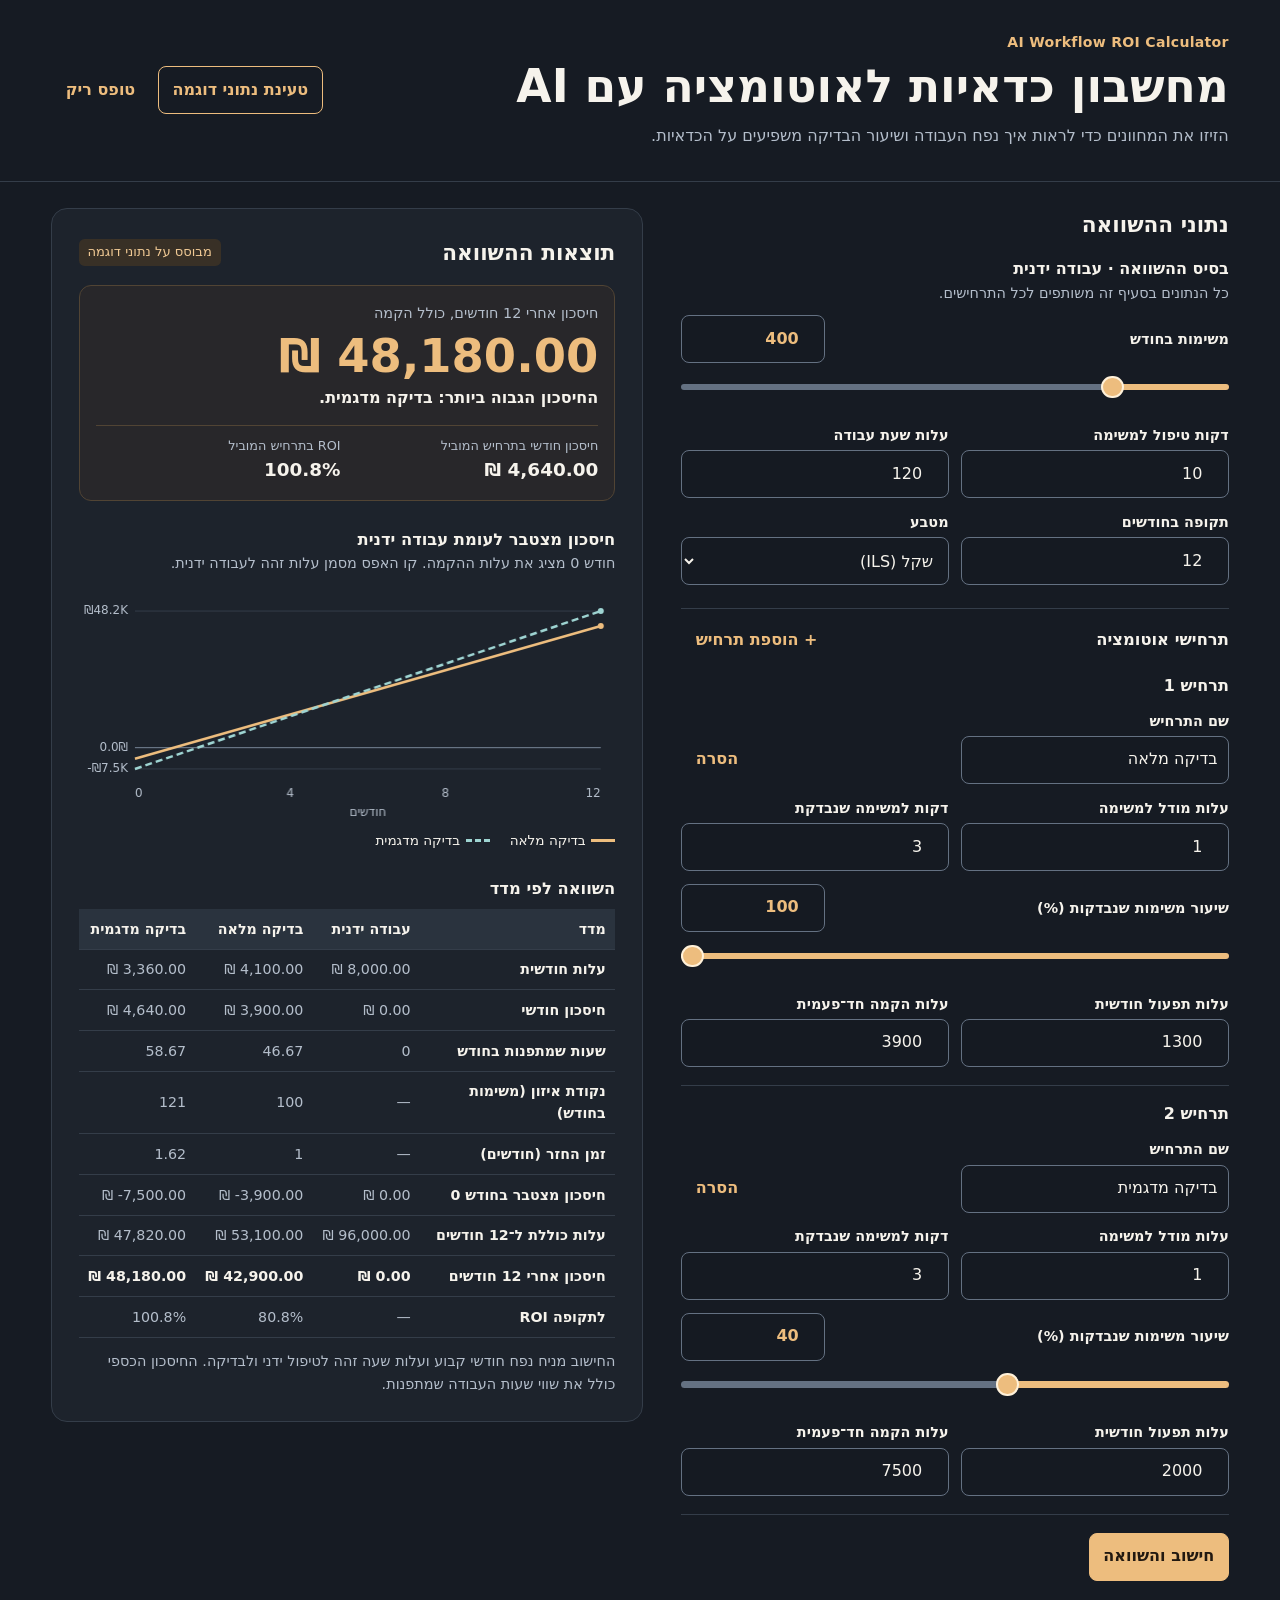
==== ai-workflow-roi-calculator/index.html @ d7cd505c "Shorten the public ROI calculator URL" ====
<!doctype html>
<html lang="he" dir="rtl">
<head>
  <meta charset="utf-8">
  <meta name="viewport" content="width=device-width, initial-scale=1">
  <title>מחשבון כדאיות לאוטומציה עם AI</title>
  <link rel="stylesheet" href="assets/styles.css">
  <script src="assets/roi-engine.js" defer></script>
  <script src="assets/chart.js" defer></script>
  <script src="assets/calculator.js" defer></script>
</head>
<body>
  <header class="masthead">
    <div class="masthead-inner">
      <div>
        <p class="product-name" lang="en" dir="ltr">AI Workflow ROI Calculator</p>
        <h1>מחשבון כדאיות לאוטומציה עם AI</h1>
        <p class="intro">הזיזו את המחוונים כדי לראות איך נפח העבודה ושיעור הבדיקה משפיעים על הכדאיות.</p>
      </div>
      <div class="header-actions">
        <button type="button" class="example-button" id="load-example">טעינת נתוני דוגמה</button>
        <button type="button" class="text-button" id="clear-form">טופס ריק</button>
      </div>
    </div>
  </header>

  <main class="workspace">
    <noscript><p class="notice">יש להפעיל JavaScript בדפדפן כדי להשתמש במחשבון.</p></noscript>
    <p id="status" class="visually-hidden" role="status"></p>
    <a id="mobile-summary" class="mobile-summary" href="#results-title" hidden>
      <span id="mobile-summary-label"></span>
      <strong><bdi id="mobile-summary-value"></bdi></strong>
    </a>
    <form id="calculator" aria-labelledby="input-title">
      <h2 id="input-title">נתוני ההשוואה</h2>
      <fieldset class="baseline">
        <legend>בסיס ההשוואה · עבודה ידנית</legend>
        <p class="field-note">כל הנתונים בסעיף זה משותפים לכל התרחישים.</p>
        <div class="fields">
          <div class="range-field">
            <div class="range-field-heading">
              <label id="monthly-volume-label" for="monthly-volume">משימות בחודש</label>
              <input id="monthly-volume" name="monthlyVolume" type="number" inputmode="numeric" min="0" step="1" required>
            </div>
            <input type="range" id="monthly-volume-range" min="0" max="2000" step="1" value="0"
                   data-range-for="monthly-volume" data-initial-max="2000" aria-labelledby="monthly-volume-label">
          </div>
          <div>
            <label for="manual-minutes">דקות טיפול למשימה</label>
            <input id="manual-minutes" name="manualMinutes" type="number" inputmode="decimal" min="0" step="any" required>
          </div>
          <div>
            <label for="hourly-cost">עלות שעת עבודה</label>
            <input id="hourly-cost" name="hourlyCost" type="number" inputmode="decimal" min="0" step="any" required>
          </div>
          <div>
            <label for="months">תקופה בחודשים</label>
            <input id="months" name="months" type="number" inputmode="numeric" min="1" step="1" value="12" required>
          </div>
          <div>
            <label for="currency">מטבע</label>
            <select id="currency" name="currency">
              <option value="ILS">שקל (ILS)</option>
              <option value="USD">דולר (USD)</option>
              <option value="EUR">אירו (EUR)</option>
              <option value="GBP">ליש״ט (GBP)</option>
            </select>
          </div>
        </div>
      </fieldset>

      <section class="scenario-section" aria-labelledby="scenarios-title">
        <div class="section-heading">
          <h3 id="scenarios-title">תרחישי אוטומציה</h3>
          <button type="button" class="text-button" id="add-scenario">+ הוספת תרחיש</button>
        </div>
        <div id="scenarios"></div>
      </section>

      <div class="form-actions">
        <button type="submit" class="primary-button">חישוב והשוואה</button>
        <p class="form-error" id="form-error" tabindex="-1" hidden></p>
      </div>
    </form>

    <section class="results" aria-labelledby="results-title">
      <div class="section-heading results-heading">
        <h2 id="results-title" tabindex="-1">תוצאות ההשוואה</h2>
        <span id="sample-indicator" class="example-tag" hidden>מבוסס על נתוני דוגמה</span>
      </div>
      <p id="empty-result" class="empty-result">התוצאות יופיעו כשתשלימו את הנתונים.</p>
      <p id="stale-result" class="notice" hidden>מוצגות התוצאות האחרונות. השלימו או תקנו את הנתונים כדי לעדכן אותן.</p>

      <div id="result-body" hidden>
        <div class="decision">
          <p class="field-note" id="decision-metric"></p>
          <p class="decision-value"><bdi id="decision-value"></bdi></p>
          <p class="decision-heading" id="decision-heading"></p>
          <dl class="decision-stats">
            <div><dt>חיסכון חודשי בתרחיש המוביל</dt><dd><bdi id="decision-monthly"></bdi></dd></div>
            <div><dt>ROI בתרחיש המוביל</dt><dd><bdi id="decision-roi"></bdi></dd></div>
          </dl>
        </div>

        <figure class="chart">
          <figcaption>
            <h3>חיסכון מצטבר לעומת עבודה ידנית</h3>
            <p class="field-note">חודש 0 מציג את עלות ההקמה. קו האפס מסמן עלות זהה לעבודה ידנית.</p>
          </figcaption>
          <canvas id="cumulative-chart" aria-hidden="true"></canvas>
          <ul id="chart-legend" class="chart-legend" role="list"></ul>
        </figure>

        <div id="comparison-scroll" class="table-scroll" role="region" aria-labelledby="comparison-title" tabindex="0">
          <table id="comparison-table">
            <caption id="comparison-title">השוואה לפי מדד</caption>
            <thead id="comparison-head"></thead>
            <tbody id="comparison-body"></tbody>
          </table>
        </div>
        <p class="assumptions">החישוב מניח נפח חודשי קבוע ועלות שעה זהה לטיפול ידני ולבדיקה. החיסכון הכספי כולל את שווי שעות העבודה שמתפנות.</p>
      </div>
    </section>
  </main>

  <template id="scenario-template">
    <fieldset class="scenario">
      <legend></legend>
      <div class="fields">
        <div class="scenario-name">
          <label>שם התרחיש</label>
          <input name="name" type="text" required>
        </div>
        <button type="button" class="remove-scenario text-button">הסרה</button>
        <div>
          <label>עלות מודל למשימה</label>
          <input name="modelCost" type="number" inputmode="decimal" min="0" step="any" required>
        </div>
        <div>
          <label>דקות למשימה שנבדקת</label>
          <input name="reviewMinutes" type="number" inputmode="decimal" min="0" step="any" required>
        </div>
        <div class="range-field">
          <div class="range-field-heading">
            <label>שיעור משימות שנבדקות (%)</label>
            <input name="reviewPercent" type="number" inputmode="decimal" min="0" max="100" step="any" value="100">
          </div>
          <input type="range" min="0" max="100" step="any" value="100" data-range-for="reviewPercent">
        </div>
        <div>
          <label>עלות תפעול חודשית</label>
          <input name="monthlyCost" type="number" inputmode="decimal" min="0" step="any" value="0">
        </div>
        <div>
          <label>עלות הקמה חד־פעמית</label>
          <input name="setupCost" type="number" inputmode="decimal" min="0" step="any" value="0">
        </div>
      </div>
    </fieldset>
  </template>
</body>
</html>
---- ai-workflow-roi-calculator/assets/styles.css ----
:root {
  color-scheme: dark;
  --paper: #161b23;
  --surface: #1d232c;
  --field: #151a22;
  --ink: #f6f3ec;
  --muted: #b4becb;
  --accent: #edbd7e;
  --line: #343d49;
  --input-line: #647182;
  --error: #ffaaa2;
  font-family: system-ui, "Segoe UI", Arial, sans-serif;
  line-height: 1.55;
}

*, *::before, *::after { box-sizing: border-box; }
[hidden] { display: none !important; }
body { margin: 0; background: var(--paper); color: var(--ink); }
h1, h2, h3, p, figure { margin: 0; }
h1 { font-size: clamp(1.8rem, 4vw, 2.85rem); line-height: 1.17; }
h2 { font-size: 1.35rem; }
h3 { font-size: 1.02rem; }
button, input, select { font: inherit; }
button { cursor: pointer; }
button, input, select { min-block-size: 48px; }
:focus-visible { outline: 3px solid var(--accent); outline-offset: 3px; }

.masthead { border-block-end: 1px solid var(--line); }
.header-actions { display: flex; align-items: center; gap: .5rem; flex-wrap: wrap; }
.masthead-inner, .workspace { max-inline-size: 88rem; margin-inline: auto; padding-inline: clamp(1rem, 4vw, 3.5rem); }
.masthead-inner {
  display: flex;
  justify-content: space-between;
  align-items: center;
  flex-wrap: wrap;
  gap: 1rem 2rem;
  padding-block: clamp(1.2rem, 3vw, 2rem);
}
.product-name {
  inline-size: fit-content;
  margin-block-end: .4rem;
  color: var(--accent);
  font-size: .88rem;
  font-weight: 750;
  letter-spacing: .02em;
}
.intro { margin-block-start: .65rem; color: var(--muted); }
.workspace {
  display: grid;
  grid-template-columns: minmax(20rem, 1fr) minmax(0, 1.08fr);
  gap: clamp(1rem, 3vw, 2.8rem);
  align-items: start;
  padding-block: 1.65rem 3rem;
}

form, .results { min-inline-size: 0; }
.mobile-summary { display: none; }
.results {
  border: 1px solid var(--line);
  border-radius: 1rem;
  padding: clamp(1rem, 3vw, 1.65rem);
  background: var(--surface);
}
.section-heading { display: flex; justify-content: space-between; align-items: center; gap: .6rem; flex-wrap: wrap; }
.results-heading { margin-block-end: 1rem; }
fieldset { min-inline-size: 0; border: 0; margin: 0; padding: 0; }
legend { padding: 0; font-weight: 700; }
.baseline { margin-block: .95rem 1.4rem; }
.field-note, .assumptions { color: var(--muted); font-size: .9rem; }
.fields { display: grid; grid-template-columns: repeat(2, minmax(0, 1fr)); gap: .8rem; margin-block-start: .7rem; }
.fields label { display: block; font-weight: 600; font-size: .9rem; }
input, select {
  inline-size: 100%;
  min-inline-size: 0;
  margin-block-start: .25rem;
  padding: .55rem .65rem;
  border: 1px solid var(--input-line);
  border-radius: .5rem;
  background: var(--field);
  color: var(--ink);
  font-size: max(1rem, 1em);
}
input[type="number"] { direction: ltr; text-align: right; font-variant-numeric: tabular-nums; }
.range-field { grid-column: 1 / -1; min-inline-size: 0; }
.range-field-heading { display: flex; justify-content: space-between; align-items: center; gap: .6rem; }
.range-field-heading input { inline-size: clamp(6rem, 30%, 9rem); margin: 0; color: var(--accent); font-weight: 700; }
input[type="range"] {
  --track-size: .4rem;
  --thumb-size: 1.4rem;
  --track: var(--input-line);
  --fill: var(--accent);
  --thumb-border: #fff1d9;
  --range-progress: 0%;
  display: block;
  appearance: none;
  block-size: 3rem;
  margin: 0;
  padding: 0;
  border: 0;
  background: transparent;
  cursor: pointer;
}
input[type="range"]::-webkit-slider-runnable-track {
  block-size: var(--track-size);
  border-radius: 999px;
  background: linear-gradient(to left, var(--fill) var(--range-progress), var(--track) var(--range-progress));
}
input[type="range"]::-webkit-slider-thumb {
  appearance: none;
  inline-size: var(--thumb-size);
  block-size: var(--thumb-size);
  margin-block-start: calc((var(--track-size) - var(--thumb-size)) / 2);
  border: 2px solid var(--thumb-border);
  border-radius: 50%;
  background: var(--fill);
}
input[type="range"]::-moz-range-track {
  block-size: var(--track-size);
  border-radius: 999px;
  background: var(--track);
}
input[type="range"]::-moz-range-progress {
  block-size: var(--track-size);
  border-radius: 999px;
  background: var(--fill);
}
input[type="range"]::-moz-range-thumb {
  inline-size: calc(var(--thumb-size) - 4px);
  block-size: calc(var(--thumb-size) - 4px);
  border: 2px solid var(--thumb-border);
  border-radius: 50%;
  background: var(--fill);
}
input[aria-invalid="true"], select[aria-invalid="true"] { border-color: var(--error); }
.field-error { display: block; color: var(--error); font-size: .83rem; margin-block-start: .25rem; }
.scenario-section { border-block-start: 1px solid var(--line); padding-block-start: .45rem; }
.scenario {
  border-block-end: 1px solid var(--line);
  margin-block-start: .6rem;
  padding-block-end: 1.15rem;
}
.scenario + .scenario { margin-block-start: 1rem; }
.scenario-name { grid-column: 1 / -1; }
.scenario:has(.remove-scenario:not([hidden])) .scenario-name { grid-column: auto; }
.remove-scenario { align-self: end; justify-self: end; }
.form-actions { margin-block-start: 1.1rem; }
.form-error { color: var(--error); margin-block-start: .8rem; }

.example-button, .primary-button, .text-button { border-radius: .5rem; padding: .55rem .85rem; font-weight: 700; }
.example-button { border: 1px solid var(--accent); background: transparent; color: var(--accent); }
.primary-button { border: 1px solid var(--accent); background: var(--accent); color: #221911; }
.text-button { border: 1px solid transparent; background: transparent; color: var(--accent); }
.text-button:hover, .example-button:hover { background: #302d2c; }
.primary-button:hover { background: #ffd397; }

.example-tag { border-radius: .35rem; padding: .2rem .55rem; color: #f0c994; background: #383026; font-size: .82rem; }
.empty-result { padding-block: 2rem; border-block-start: 1px solid var(--line); color: var(--muted); }
.notice { margin-block-end: 1rem; padding: .55rem .75rem; background: #383026; border-radius: .4rem; color: #f0c994; }
.decision { padding: 1rem; border: 1px solid #514434; border-radius: .75rem; background: #28272a; }
.decision-value { margin-block: .15rem .1rem; color: var(--accent); font-size: clamp(1.8rem, 4vw, 2.9rem); font-weight: 770; line-height: 1.25; overflow-wrap: anywhere; }
.decision-heading { font-weight: 750; overflow-wrap: anywhere; }
.decision-stats { display: grid; grid-template-columns: repeat(2, minmax(0, 1fr)); gap: .8rem; border-block-start: 1px solid #514434; margin: .85rem 0 0; padding-block-start: .65rem; }
.decision-stats dt { color: var(--muted); font-size: .8rem; }
.decision-stats dd { margin: 0; font-size: 1.15rem; font-weight: 700; overflow-wrap: anywhere; }
.chart { margin-block: 1.6rem; }
canvas { display: block; inline-size: 100%; block-size: 15rem; margin-block-start: .55rem; }
.chart-legend { margin-block: .4rem 0; padding: 0; list-style: none; display: flex; flex-wrap: wrap; gap: .3rem 1.25rem; }
.chart-legend li { padding-inline-start: 0; font-size: .85rem; overflow-wrap: anywhere; }
.legend-line { display: inline-block; inline-size: 1.5rem; border-block-start: 3px solid; margin-inline-end: .35rem; vertical-align: middle; }
.table-scroll { overflow-x: auto; }
table { border-collapse: collapse; inline-size: 100%; text-align: start; }
caption { text-align: start; font-size: 1.02rem; font-weight: 750; margin-block-end: .45rem; }
th, td { border-block-end: 1px solid var(--line); padding: .55rem .6rem; text-align: start; font-size: .89rem; }
thead th { background: #2a333e; vertical-align: bottom; overflow-wrap: anywhere; }
tbody th { min-inline-size: 9rem; font-weight: 600; }
th:not(:first-child), td { min-inline-size: 6rem; }
td { color: var(--muted); font-variant-numeric: tabular-nums; }
.period-total th, .period-total td { color: var(--ink); font-weight: 750; }
.assumptions { margin-block-start: .8rem; }

.visually-hidden {
  position: absolute;
  clip-path: inset(50%);
  inline-size: 1px;
  block-size: 1px;
  overflow: hidden;
  white-space: nowrap;
}

@media (max-width: 53rem) {
  .workspace { grid-template-columns: minmax(0, 1fr); }
  .mobile-summary {
    position: sticky;
    z-index: 1;
    inset-block-start: 0;
    display: flex;
    justify-content: space-between;
    align-items: center;
    gap: .5rem;
    min-block-size: 48px;
    padding: .5rem .7rem;
    border: 1px solid #514434;
    border-radius: .5rem;
    background: #28272a;
    color: var(--ink);
    text-decoration: none;
    overflow-wrap: anywhere;
  }
  .mobile-summary strong { color: var(--accent); }
  #results-title { scroll-margin-block-start: 4.5rem; }
  form :focus { scroll-margin-block-start: 4.5rem; }
}

@media (max-width: 24rem) {
  .fields { grid-template-columns: minmax(0, 1fr); }
  .remove-scenario { justify-self: start; }
}

@media (min-width: 53.01rem) {
  .decision { position: sticky; z-index: 1; inset-block-start: .75rem; }
}

@media (forced-colors: active) {
  input[type="range"] {
    appearance: auto;
    accent-color: auto;
  }
}
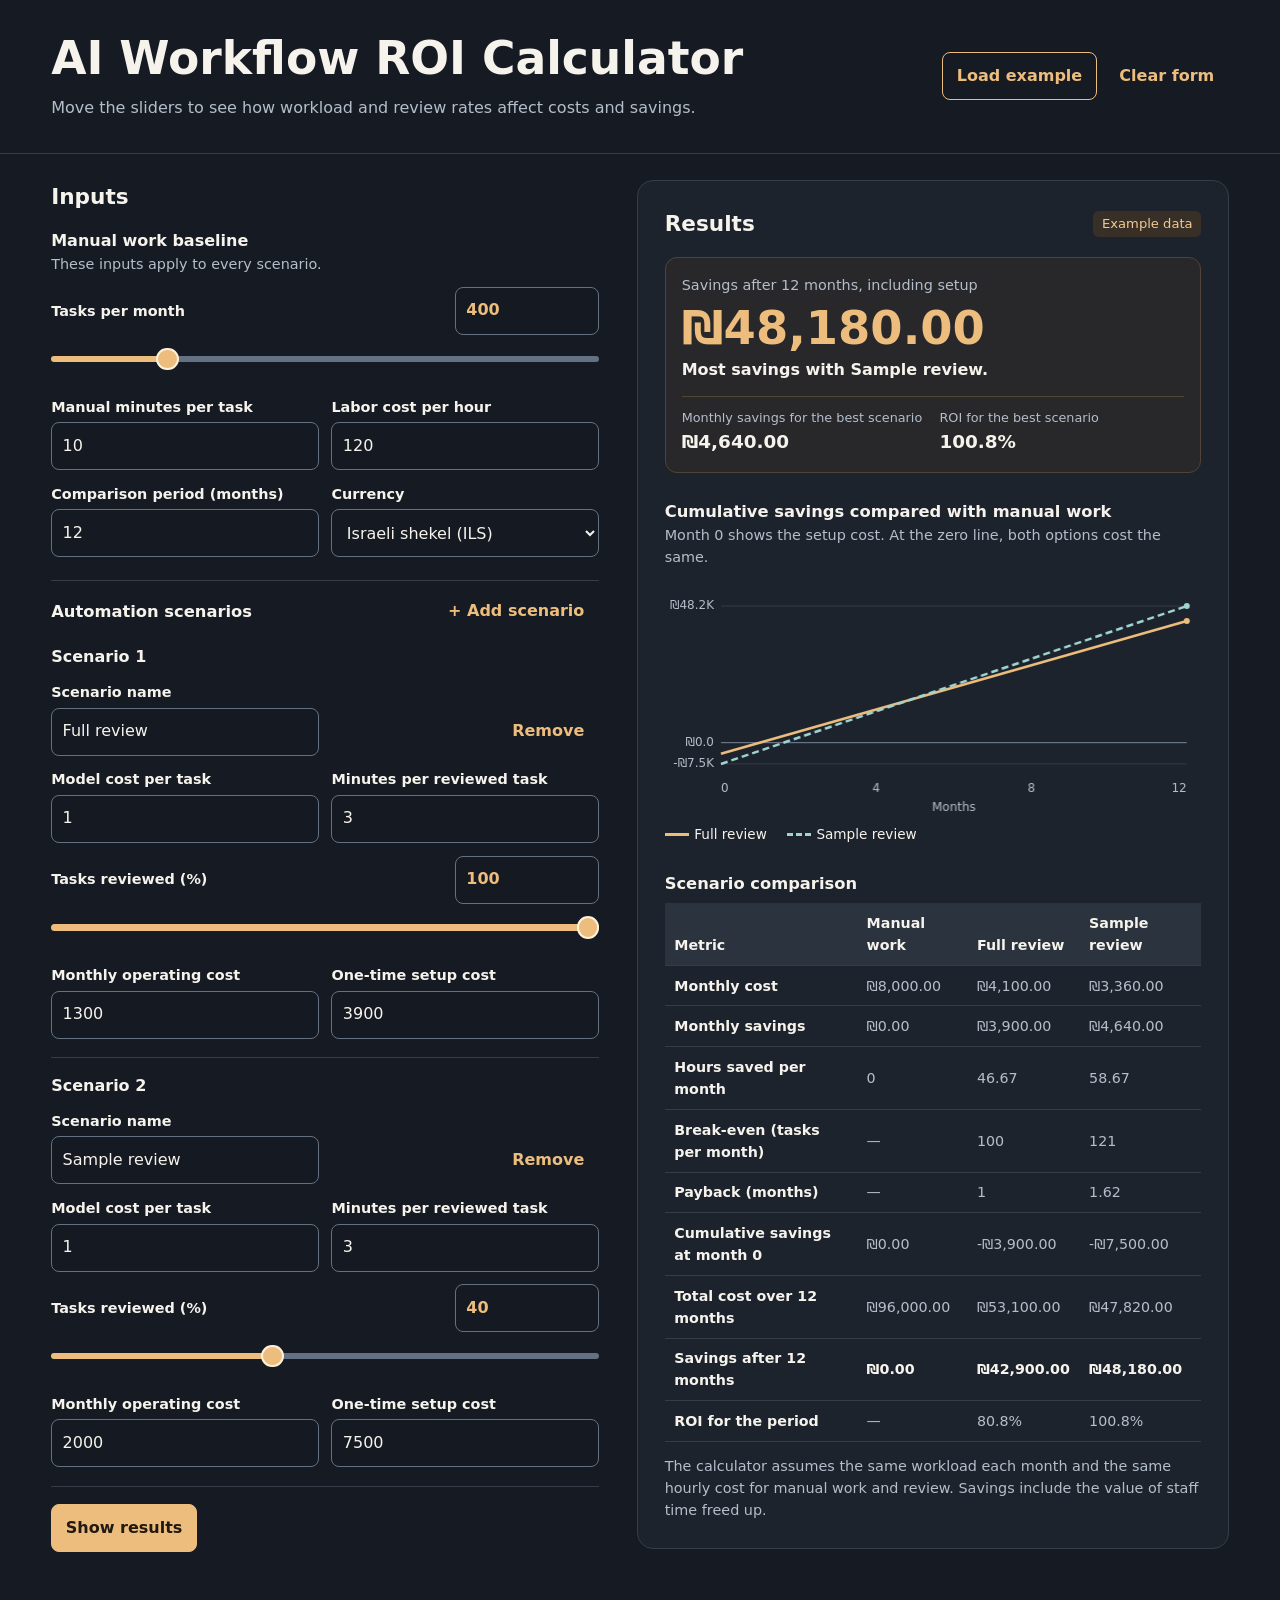
==== commit 36439998: "Translate the ROI calculator to English" ====
--- a/ai-workflow-roi-calculator/index.html
+++ b/ai-workflow-roi-calculator/index.html
@@ -1,69 +1,68 @@
 <!doctype html>
-<html lang="he" dir="rtl">
+<html lang="en" dir="ltr">
 <head>
   <meta charset="utf-8">
   <meta name="viewport" content="width=device-width, initial-scale=1">
-  <title>מחשבון כדאיות לאוטומציה עם AI</title>
-  <link rel="stylesheet" href="assets/styles.css">
+  <title>AI Workflow ROI Calculator</title>
+  <link rel="stylesheet" href="assets/styles.css?v=en">
   <script src="assets/roi-engine.js" defer></script>
-  <script src="assets/chart.js" defer></script>
-  <script src="assets/calculator.js" defer></script>
+  <script src="assets/chart.js?v=en" defer></script>
+  <script src="assets/calculator.js?v=en" defer></script>
 </head>
 <body>
   <header class="masthead">
     <div class="masthead-inner">
       <div>
-        <p class="product-name" lang="en" dir="ltr">AI Workflow ROI Calculator</p>
-        <h1>מחשבון כדאיות לאוטומציה עם AI</h1>
-        <p class="intro">הזיזו את המחוונים כדי לראות איך נפח העבודה ושיעור הבדיקה משפיעים על הכדאיות.</p>
+        <h1>AI Workflow ROI Calculator</h1>
+        <p class="intro">Move the sliders to see how workload and review rates affect costs and savings.</p>
       </div>
       <div class="header-actions">
-        <button type="button" class="example-button" id="load-example">טעינת נתוני דוגמה</button>
-        <button type="button" class="text-button" id="clear-form">טופס ריק</button>
+        <button type="button" class="example-button" id="load-example">Load example</button>
+        <button type="button" class="text-button" id="clear-form">Clear form</button>
       </div>
     </div>
   </header>
 
   <main class="workspace">
-    <noscript><p class="notice">יש להפעיל JavaScript בדפדפן כדי להשתמש במחשבון.</p></noscript>
+    <noscript><p class="notice">Enable JavaScript in your browser to use the calculator.</p></noscript>
     <p id="status" class="visually-hidden" role="status"></p>
     <a id="mobile-summary" class="mobile-summary" href="#results-title" hidden>
       <span id="mobile-summary-label"></span>
       <strong><bdi id="mobile-summary-value"></bdi></strong>
     </a>
     <form id="calculator" aria-labelledby="input-title">
-      <h2 id="input-title">נתוני ההשוואה</h2>
+      <h2 id="input-title">Inputs</h2>
       <fieldset class="baseline">
-        <legend>בסיס ההשוואה · עבודה ידנית</legend>
-        <p class="field-note">כל הנתונים בסעיף זה משותפים לכל התרחישים.</p>
+        <legend>Manual work baseline</legend>
+        <p class="field-note">These inputs apply to every scenario.</p>
         <div class="fields">
           <div class="range-field">
             <div class="range-field-heading">
-              <label id="monthly-volume-label" for="monthly-volume">משימות בחודש</label>
+              <label id="monthly-volume-label" for="monthly-volume">Tasks per month</label>
               <input id="monthly-volume" name="monthlyVolume" type="number" inputmode="numeric" min="0" step="1" required>
             </div>
             <input type="range" id="monthly-volume-range" min="0" max="2000" step="1" value="0"
                    data-range-for="monthly-volume" data-initial-max="2000" aria-labelledby="monthly-volume-label">
           </div>
           <div>
-            <label for="manual-minutes">דקות טיפול למשימה</label>
+            <label for="manual-minutes">Manual minutes per task</label>
             <input id="manual-minutes" name="manualMinutes" type="number" inputmode="decimal" min="0" step="any" required>
           </div>
           <div>
-            <label for="hourly-cost">עלות שעת עבודה</label>
+            <label for="hourly-cost">Labor cost per hour</label>
             <input id="hourly-cost" name="hourlyCost" type="number" inputmode="decimal" min="0" step="any" required>
           </div>
           <div>
-            <label for="months">תקופה בחודשים</label>
+            <label for="months">Comparison period (months)</label>
             <input id="months" name="months" type="number" inputmode="numeric" min="1" step="1" value="12" required>
           </div>
           <div>
-            <label for="currency">מטבע</label>
+            <label for="currency">Currency</label>
             <select id="currency" name="currency">
-              <option value="ILS">שקל (ILS)</option>
-              <option value="USD">דולר (USD)</option>
-              <option value="EUR">אירו (EUR)</option>
-              <option value="GBP">ליש״ט (GBP)</option>
+              <option value="ILS">Israeli shekel (ILS)</option>
+              <option value="USD">US dollar (USD)</option>
+              <option value="EUR">Euro (EUR)</option>
+              <option value="GBP">British pound (GBP)</option>
             </select>
           </div>
         </div>
@@ -71,25 +70,25 @@
 
       <section class="scenario-section" aria-labelledby="scenarios-title">
         <div class="section-heading">
-          <h3 id="scenarios-title">תרחישי אוטומציה</h3>
-          <button type="button" class="text-button" id="add-scenario">+ הוספת תרחיש</button>
+          <h3 id="scenarios-title">Automation scenarios</h3>
+          <button type="button" class="text-button" id="add-scenario">+ Add scenario</button>
         </div>
         <div id="scenarios"></div>
       </section>
 
       <div class="form-actions">
-        <button type="submit" class="primary-button">חישוב והשוואה</button>
+        <button type="submit" class="primary-button">Show results</button>
         <p class="form-error" id="form-error" tabindex="-1" hidden></p>
       </div>
     </form>
 
     <section class="results" aria-labelledby="results-title">
       <div class="section-heading results-heading">
-        <h2 id="results-title" tabindex="-1">תוצאות ההשוואה</h2>
-        <span id="sample-indicator" class="example-tag" hidden>מבוסס על נתוני דוגמה</span>
+        <h2 id="results-title" tabindex="-1">Results</h2>
+        <span id="sample-indicator" class="example-tag" hidden>Example data</span>
       </div>
-      <p id="empty-result" class="empty-result">התוצאות יופיעו כשתשלימו את הנתונים.</p>
-      <p id="stale-result" class="notice" hidden>מוצגות התוצאות האחרונות. השלימו או תקנו את הנתונים כדי לעדכן אותן.</p>
+      <p id="empty-result" class="empty-result">Fill in the inputs to see the results.</p>
+      <p id="stale-result" class="notice" hidden>These are the last calculated results. Complete or correct the inputs to update them.</p>
 
       <div id="result-body" hidden>
         <div class="decision">
@@ -97,15 +96,15 @@
           <p class="decision-value"><bdi id="decision-value"></bdi></p>
           <p class="decision-heading" id="decision-heading"></p>
           <dl class="decision-stats">
-            <div><dt>חיסכון חודשי בתרחיש המוביל</dt><dd><bdi id="decision-monthly"></bdi></dd></div>
-            <div><dt>ROI בתרחיש המוביל</dt><dd><bdi id="decision-roi"></bdi></dd></div>
+            <div><dt>Monthly savings for the best scenario</dt><dd><bdi id="decision-monthly"></bdi></dd></div>
+            <div><dt>ROI for the best scenario</dt><dd><bdi id="decision-roi"></bdi></dd></div>
           </dl>
         </div>
 
         <figure class="chart">
           <figcaption>
-            <h3>חיסכון מצטבר לעומת עבודה ידנית</h3>
-            <p class="field-note">חודש 0 מציג את עלות ההקמה. קו האפס מסמן עלות זהה לעבודה ידנית.</p>
+            <h3>Cumulative savings compared with manual work</h3>
+            <p class="field-note">Month 0 shows the setup cost. At the zero line, both options cost the same.</p>
           </figcaption>
           <canvas id="cumulative-chart" aria-hidden="true"></canvas>
           <ul id="chart-legend" class="chart-legend" role="list"></ul>
@@ -113,12 +112,12 @@
 
         <div id="comparison-scroll" class="table-scroll" role="region" aria-labelledby="comparison-title" tabindex="0">
           <table id="comparison-table">
-            <caption id="comparison-title">השוואה לפי מדד</caption>
+            <caption id="comparison-title">Scenario comparison</caption>
             <thead id="comparison-head"></thead>
             <tbody id="comparison-body"></tbody>
           </table>
         </div>
-        <p class="assumptions">החישוב מניח נפח חודשי קבוע ועלות שעה זהה לטיפול ידני ולבדיקה. החיסכון הכספי כולל את שווי שעות העבודה שמתפנות.</p>
+        <p class="assumptions">The calculator assumes the same workload each month and the same hourly cost for manual work and review. Savings include the value of staff time freed up.</p>
       </div>
     </section>
   </main>
@@ -128,31 +127,31 @@
       <legend></legend>
       <div class="fields">
         <div class="scenario-name">
-          <label>שם התרחיש</label>
+          <label>Scenario name</label>
           <input name="name" type="text" required>
         </div>
-        <button type="button" class="remove-scenario text-button">הסרה</button>
+        <button type="button" class="remove-scenario text-button">Remove</button>
         <div>
-          <label>עלות מודל למשימה</label>
+          <label>Model cost per task</label>
           <input name="modelCost" type="number" inputmode="decimal" min="0" step="any" required>
         </div>
         <div>
-          <label>דקות למשימה שנבדקת</label>
+          <label>Minutes per reviewed task</label>
           <input name="reviewMinutes" type="number" inputmode="decimal" min="0" step="any" required>
         </div>
         <div class="range-field">
           <div class="range-field-heading">
-            <label>שיעור משימות שנבדקות (%)</label>
+            <label>Tasks reviewed (%)</label>
             <input name="reviewPercent" type="number" inputmode="decimal" min="0" max="100" step="any" value="100">
           </div>
           <input type="range" min="0" max="100" step="any" value="100" data-range-for="reviewPercent">
         </div>
         <div>
-          <label>עלות תפעול חודשית</label>
+          <label>Monthly operating cost</label>
           <input name="monthlyCost" type="number" inputmode="decimal" min="0" step="any" value="0">
         </div>
         <div>
-          <label>עלות הקמה חד־פעמית</label>
+          <label>One-time setup cost</label>
           <input name="setupCost" type="number" inputmode="decimal" min="0" step="any" value="0">
         </div>
       </div>
--- a/ai-workflow-roi-calculator/assets/styles.css
+++ b/ai-workflow-roi-calculator/assets/styles.css
@@ -35,14 +35,6 @@
   flex-wrap: wrap;
   gap: 1rem 2rem;
   padding-block: clamp(1.2rem, 3vw, 2rem);
-}
-.product-name {
-  inline-size: fit-content;
-  margin-block-end: .4rem;
-  color: var(--accent);
-  font-size: .88rem;
-  font-weight: 750;
-  letter-spacing: .02em;
 }
 .intro { margin-block-start: .65rem; color: var(--muted); }
 .workspace {
@@ -80,7 +72,7 @@
   color: var(--ink);
   font-size: max(1rem, 1em);
 }
-input[type="number"] { direction: ltr; text-align: right; font-variant-numeric: tabular-nums; }
+input[type="number"] { text-align: start; font-variant-numeric: tabular-nums; }
 .range-field { grid-column: 1 / -1; min-inline-size: 0; }
 .range-field-heading { display: flex; justify-content: space-between; align-items: center; gap: .6rem; }
 .range-field-heading input { inline-size: clamp(6rem, 30%, 9rem); margin: 0; color: var(--accent); font-weight: 700; }
@@ -103,7 +95,7 @@
 input[type="range"]::-webkit-slider-runnable-track {
   block-size: var(--track-size);
   border-radius: 999px;
-  background: linear-gradient(to left, var(--fill) var(--range-progress), var(--track) var(--range-progress));
+  background: linear-gradient(to right, var(--fill) var(--range-progress), var(--track) var(--range-progress));
 }
 input[type="range"]::-webkit-slider-thumb {
   appearance: none;
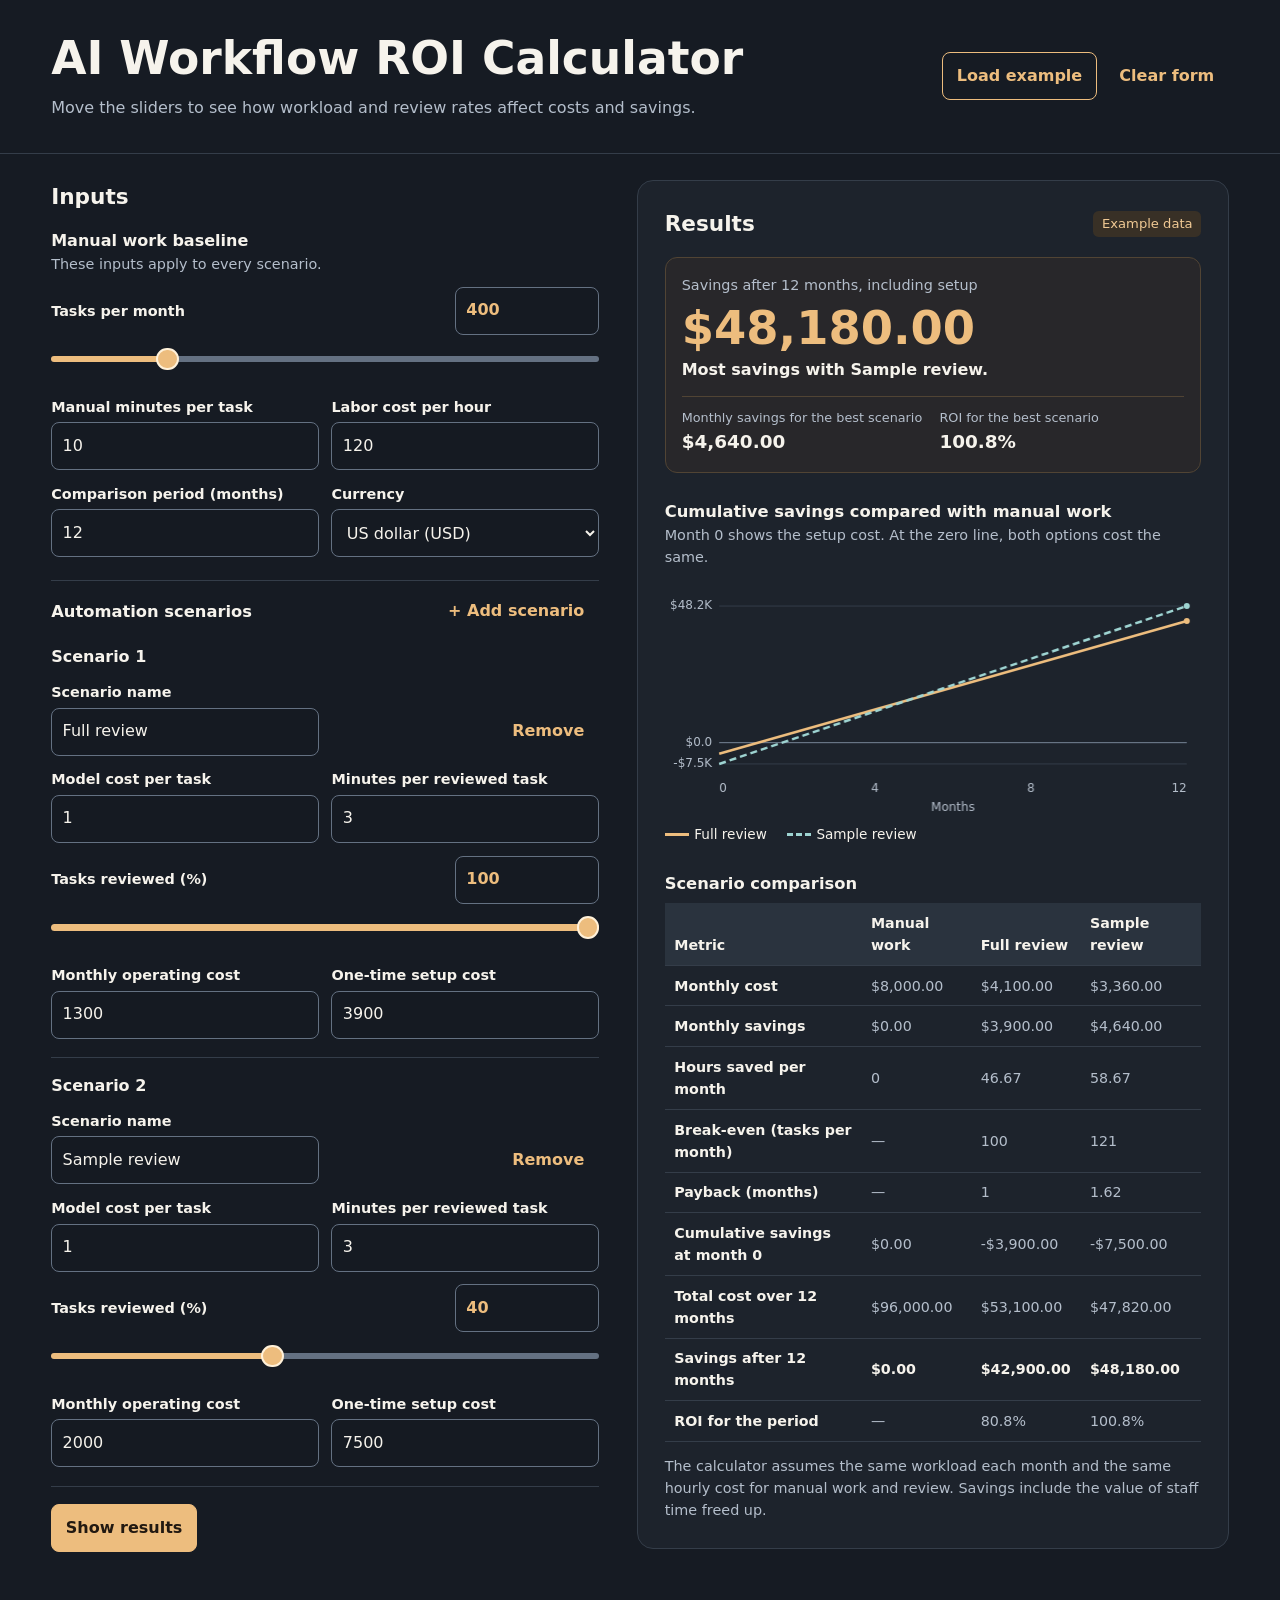
==== commit b7f34672: "Default the ROI calculator to USD" ====
--- a/ai-workflow-roi-calculator/index.html
+++ b/ai-workflow-roi-calculator/index.html
@@ -5,9 +5,9 @@
   <meta name="viewport" content="width=device-width, initial-scale=1">
   <title>AI Workflow ROI Calculator</title>
   <link rel="stylesheet" href="assets/styles.css?v=en">
-  <script src="assets/roi-engine.js" defer></script>
+  <script src="assets/roi-engine.js?v=usd" defer></script>
   <script src="assets/chart.js?v=en" defer></script>
-  <script src="assets/calculator.js?v=en" defer></script>
+  <script src="assets/calculator.js?v=usd" defer></script>
 </head>
 <body>
   <header class="masthead">
@@ -60,7 +60,7 @@
             <label for="currency">Currency</label>
             <select id="currency" name="currency">
               <option value="ILS">Israeli shekel (ILS)</option>
-              <option value="USD">US dollar (USD)</option>
+              <option value="USD" selected>US dollar (USD)</option>
               <option value="EUR">Euro (EUR)</option>
               <option value="GBP">British pound (GBP)</option>
             </select>
